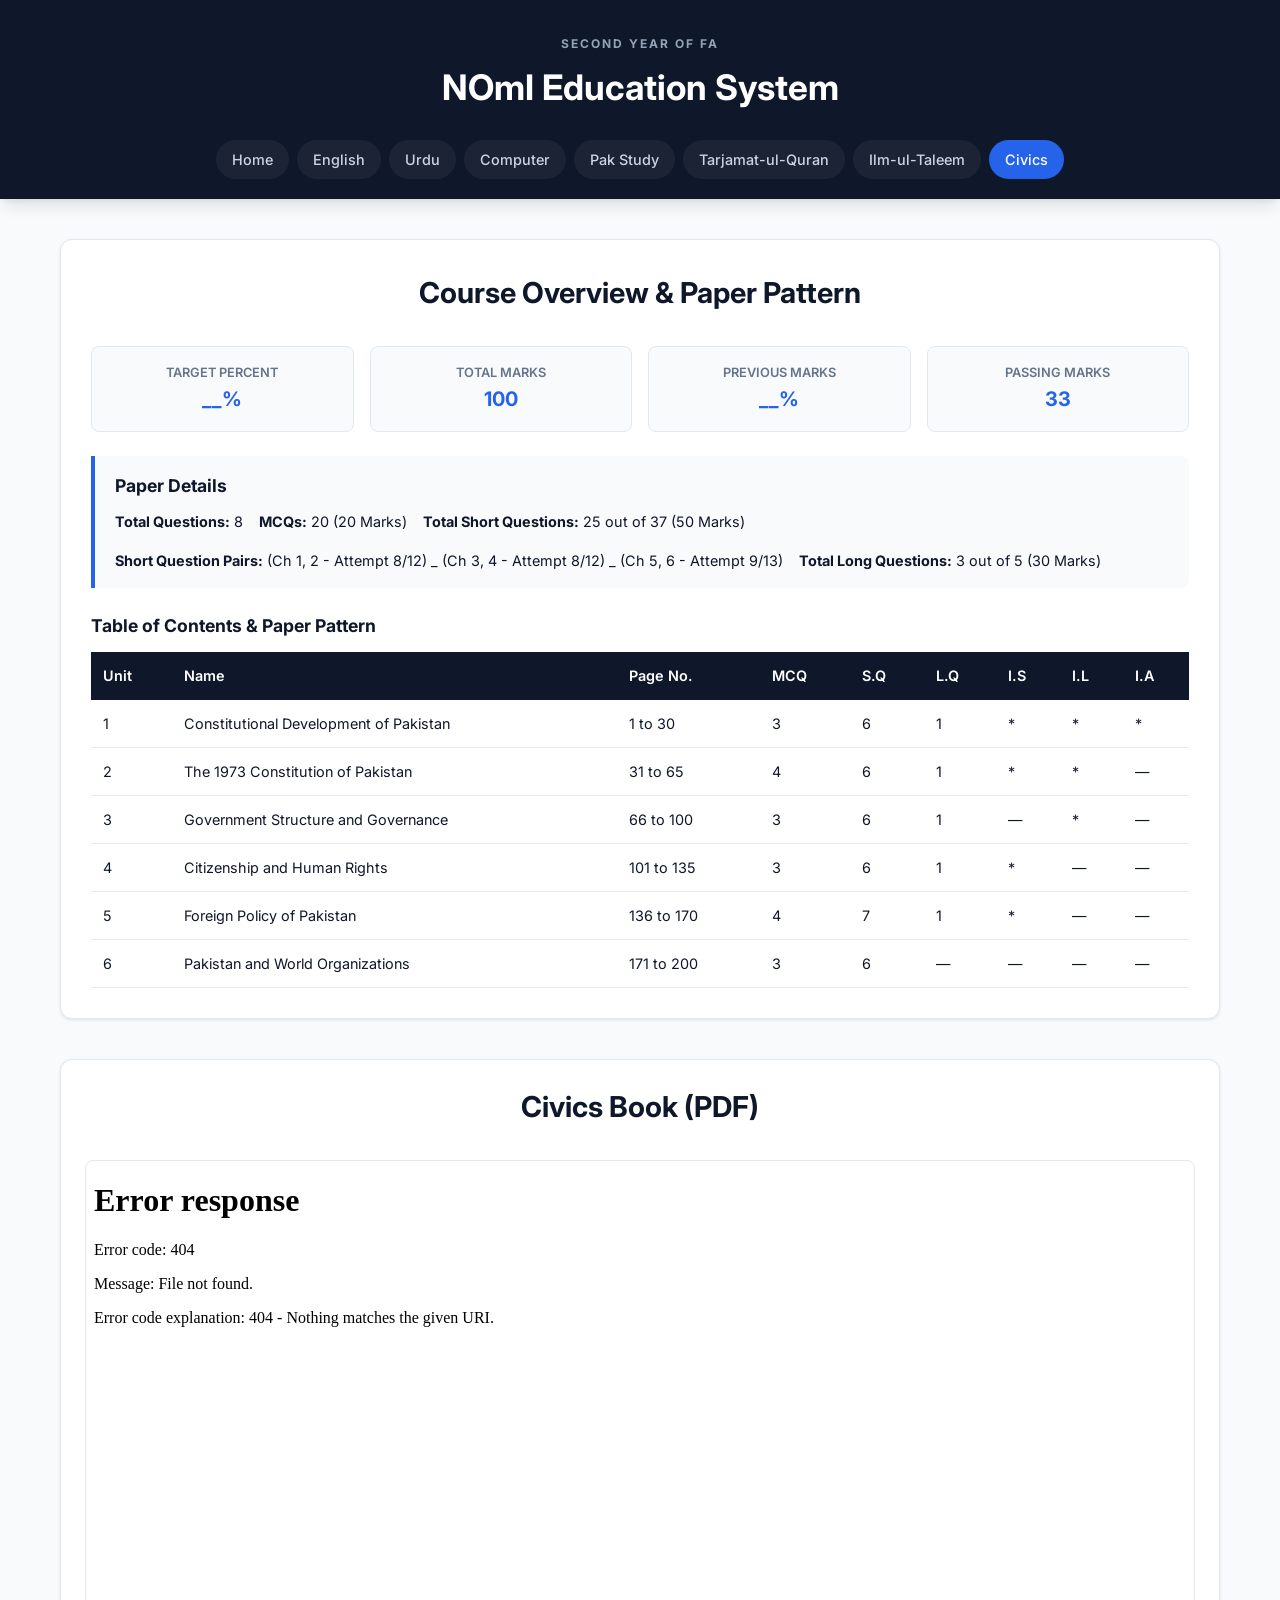
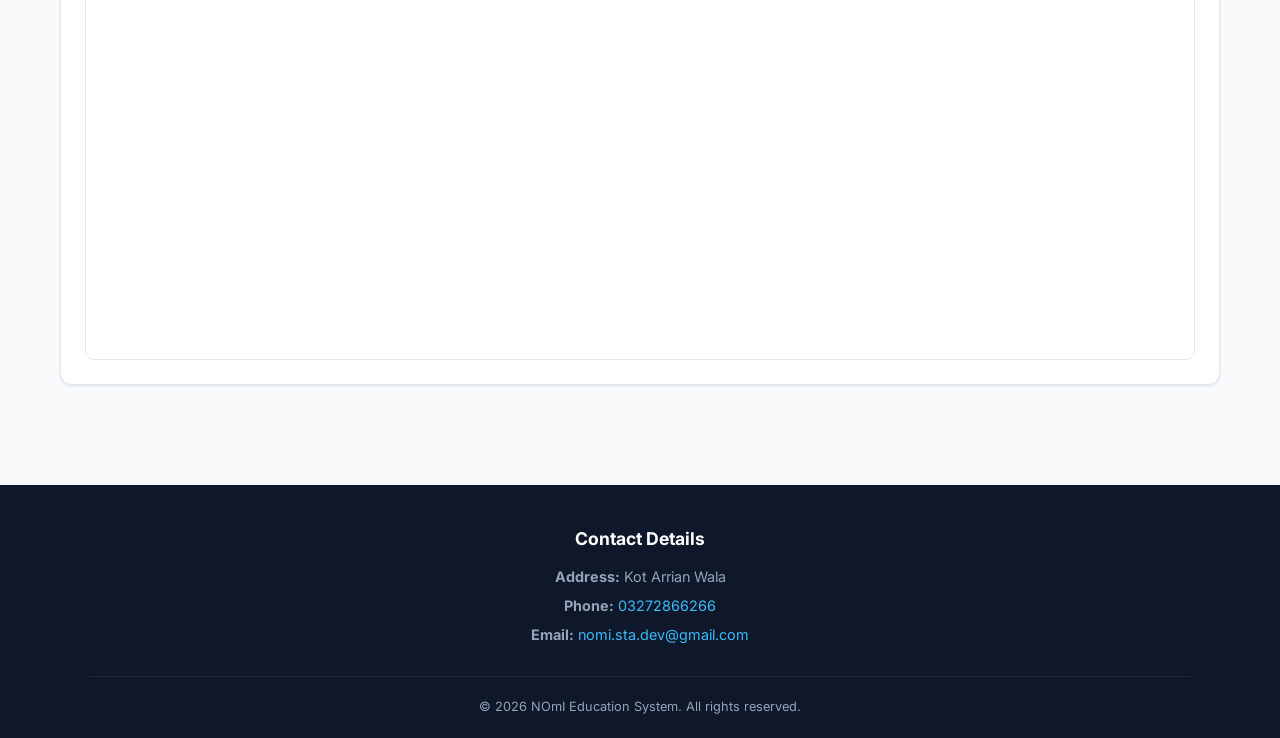
==== civics.html @ 15290ee9 "I have upload my code" ====
<!DOCTYPE html>
<html lang="en">
<head>
    <meta charset="UTF-8">
    <meta name="viewport" content="width=device-width, initial-scale=1.0">
    <title>Second Year of FA - Civics</title>

    <!-- Favicon Logo -->
    <link rel="icon" type="image/svg+xml" href="Media/logo.jpg">

    <link rel="stylesheet" href="style.css">
    <link rel="preconnect" href="https://fonts.googleapis.com">
    <link rel="preconnect" href="https://fonts.gstatic.com" crossorigin>
    <link href="https://fonts.googleapis.com/css2?family=Inter:wght@300;400;500;600;700&display=swap" rel="stylesheet">
</head>
<body>
    <!-- Header Section -->
    <header class="navbar-header">
        <div class="header-container">
            <span class="subtitle">Second Year of FA</span>
            <h1 class="main-title">NOmI Education System</h1>
            
            <nav class="nav-links">
                <a href="index.html">Home</a>
                <a href="english.html">English</a>
                <a href="urdu.html">Urdu</a>
                <a href="computer.html">Computer</a>
                <a href="pakstudy.html">Pak Study</a>
                <a href="tarquran.html">Tarjamat-ul-Quran</a>
                <a href="education.html">Ilm-ul-Taleem</a>
                <a href="civics.html" class="active">Civics</a>
            </nav>
        </div>
    </header>

    <!-- Main Content -->
    <main class="container">
        
        <!-- Syllabus & Paper Pattern Overview -->
        <section class="syllabus-card">
            <h2 class="section-title">Course Overview & Paper Pattern</h2>
            
            <!-- Quick Stats Grid -->
            <div class="stats-grid">
                <div class="stat-box">
                    <span class="stat-label">Target Percent</span>
                    <span class="stat-value">__%</span>
                </div>
                <div class="stat-box">
                    <span class="stat-label">Total Marks</span>
                    <span class="stat-value">100</span>
                </div>
                <div class="stat-box">
                    <span class="stat-label">Previous Marks</span>
                    <span class="stat-value">__%</span>
                </div>
                <div class="stat-box">
                    <span class="stat-label">Passing Marks</span>
                    <span class="stat-value">33</span>
                </div>
            </div>

            <!-- Paper Details -->
            <div class="paper-details">
                <h3>Paper Details</h3>
                <ul>
                    <li><strong>Total Questions:</strong> 8</li>
                    <li><strong>MCQs:</strong> 20 (20 Marks)</li>
                    <li><strong>Total Short Questions:</strong> 25 out of 37 (50 Marks)</li>
                    <li><strong>Short Question Pairs:</strong> (Ch 1, 2 - Attempt 8/12) _ (Ch 3, 4 - Attempt 8/12) _ (Ch 5, 6 - Attempt 9/13)</li>
                    <li><strong>Total Long Questions:</strong> 3 out of 5 (30 Marks)</li>
                </ul>
            </div>

            <!-- Table of Contents -->
            <div class="table-responsive">
                <h3>Table of Contents & Paper Pattern</h3>
                <table class="syllabus-table">
                    <thead>
                        <tr>
                            <th>Unit</th>
                            <th>Name</th>
                            <th>Page No.</th>
                            <th>MCQ</th>
                            <th>S.Q</th>
                            <th>L.Q</th>
                            <th>I.S</th>
                            <th>I.L</th>
                            <th>I.A</th>
                        </tr>
                    </thead>
                    <tbody>
                        <tr>
                            <td>1</td>
                            <td>Constitutional Development of Pakistan</td>
                            <td>1 to 30</td>
                            <td>3</td>
                            <td>6</td>
                            <td>1</td>
                            <td>*</td>
                            <td>*</td>
                            <td>*</td>
                        </tr>
                        <tr>
                            <td>2</td>
                            <td>The 1973 Constitution of Pakistan</td>
                            <td>31 to 65</td>
                            <td>4</td>
                            <td>6</td>
                            <td>1</td>
                            <td>*</td>
                            <td>*</td>
                            <td>—</td>
                        </tr>
                        <tr>
                            <td>3</td>
                            <td>Government Structure and Governance</td>
                            <td>66 to 100</td>
                            <td>3</td>
                            <td>6</td>
                            <td>1</td>
                            <td>—</td>
                            <td>*</td>
                            <td>—</td>
                        </tr>
                        <tr>
                            <td>4</td>
                            <td>Citizenship and Human Rights</td>
                            <td>101 to 135</td>
                            <td>3</td>
                            <td>6</td>
                            <td>1</td>
                            <td>*</td>
                            <td>—</td>
                            <td>—</td>
                        </tr>
                        <tr>
                            <td>5</td>
                            <td>Foreign Policy of Pakistan</td>
                            <td>136 to 170</td>
                            <td>4</td>
                            <td>7</td>
                            <td>1</td>
                            <td>*</td>
                            <td>—</td>
                            <td>—</td>
                        </tr>
                        <tr>
                            <td>6</td>
                            <td>Pakistan and World Organizations</td>
                            <td>171 to 200</td>
                            <td>3</td>
                            <td>6</td>
                            <td>—</td>
                            <td>—</td>
                            <td>—</td>
                            <td>—</td>
                        </tr>
                    </tbody>
                </table>
            </div>
        </section>

        <!-- PDF Viewer Section -->
        <section class="pdf-container-section">
            <h2 class="section-title">Civics Book (PDF)</h2>
            <div class="pdf-wrapper">
                <iframe src="Media/PDF/civics.pdf" title="Civics Book PDF"></iframe>
            </div>
        </section>

    </main>

    <!-- Footer Section -->
    <footer class="footer">
        <div class="footer-container">
            <div class="footer-info">
                <h4>Contact Details</h4>
                <p><strong>Address:</strong> Kot Arrian Wala</p>
                <p><strong>Phone:</strong> <a href="tel:03272866266">03272866266</a></p>
                <p><strong>Email:</strong> <a href="mailto:nomi.sta.dev@gmail.com">nomi.sta.dev@gmail.com</a></p>
            </div>
            <div class="footer-bottom">
                <p>&copy; 2026 NOmI Education System. All rights reserved.</p>
            </div>
        </div>
    </footer>
</body>
</html>
---- style.css ----
/* Core Reset & Variables */
* {
    margin: 0;
    padding: 0;
    box-sizing: border-box;
}

:root {
    --bg-primary: #0f172a;
    --bg-card: #ffffff;
    --bg-body: #f8fafc;
    --text-dark: #0f172a;
    --text-muted: #64748b;
    --accent: #2563eb;
    --accent-hover: #1d4ed8;
    --border-color: #e2e8f0;
    --shadow-sm: 0 1px 3px rgba(0,0,0,0.1);
    --shadow-md: 0 10px 15px -3px rgba(0,0,0,0.1), 0 4px 6px -2px rgba(0,0,0,0.05);
    --radius: 12px;
}

body {
    font-family: 'Inter', system-ui, -apple-system, BlinkMacSystemFont, sans-serif;
    background-color: var(--bg-body);
    color: var(--text-dark);
    line-height: 1.6;
    display: flex;
    flex-direction: column;
    min-height: 100vh;
}

/* Header & Navigation */
.navbar-header {
    background-color: var(--bg-primary);
    color: #ffffff;
    padding: 30px 20px 20px 20px;
    text-align: center;
    box-shadow: var(--shadow-md);
}

.header-container {
    max-width: 1100px;
    margin: 0 auto;
}

.subtitle {
    display: inline-block;
    font-size: 0.75rem;
    font-weight: 700;
    text-transform: uppercase;
    letter-spacing: 2px;
    color: #94a3b8;
    margin-bottom: 6px;
}

.main-title {
    font-size: 2.2rem;
    font-weight: 700;
    color: #ffffff;
    margin-bottom: 24px;
}

.nav-links {
    display: flex;
    flex-wrap: wrap;
    justify-content: center;
    gap: 8px;
}

.nav-links a {
    color: #cbd5e1;
    text-decoration: none;
    padding: 8px 16px;
    font-size: 0.9rem;
    font-weight: 500;
    border-radius: 20px;
    background-color: rgba(255, 255, 255, 0.05);
    transition: all 0.2s ease;
}

.nav-links a:hover {
    background-color: var(--accent);
    color: #ffffff;
    transform: translateY(-1px);
}

.nav-links a.active {
    background-color: var(--accent);
    color: #ffffff;
}

/* Main Layout */
.container {
    max-width: 1200px;
    margin: 40px auto;
    padding: 0 20px;
    flex: 1;
}

.section-title {
    text-align: center;
    font-size: 1.8rem;
    font-weight: 700;
    color: var(--text-dark);
    margin-bottom: 30px;
}

/* Grid System */
.card-grid {
    display: grid;
    grid-template-columns: repeat(3, 1fr);
    gap: 24px;
}

/* Card Styling */
.card {
    background-color: var(--bg-card);
    border: 1px solid var(--border-color);
    border-radius: var(--radius);
    overflow: hidden;
    box-shadow: var(--shadow-sm);
    transition: transform 0.3s ease, box-shadow 0.3s ease;
    display: flex;
    flex-direction: column;
}

.card:hover {
    transform: translateY(-5px);
    box-shadow: var(--shadow-md);
}

/* Card Image Wrapper */
.card-image-wrapper {
    position: relative;
    width: 100%;
    height: 360px;
    background-color: #0f172a;
    overflow: hidden;
}

.card-image-wrapper img {
    width: 100%;
    height: 100%;
    object-fit: cover;
    object-position: center 20%;
    display: block;
    transition: transform 0.3s ease;
}

.card:hover .card-image-wrapper img {
    transform: scale(1.03);
}

/* Placeholder Images */
.placeholder-img {
    display: flex;
    align-items: center;
    justify-content: center;
    background: linear-gradient(135deg, #1e293b 0%, #334155 100%);
}

.placeholder-icon {
    font-size: 3.5rem;
}

/* Badges */
.badge {
    position: absolute;
    top: 12px;
    right: 12px;
    background-color: rgba(15, 23, 42, 0.85);
    color: #ffffff;
    font-size: 0.75rem;
    font-weight: 600;
    padding: 4px 10px;
    border-radius: 12px;
    backdrop-filter: blur(4px);
    z-index: 2;
}

.badge.highlight {
    background-color: var(--accent);
}

/* Card Content */
.card-content {
    padding: 20px;
    display: flex;
    flex-direction: column;
    flex: 1;
}

.card-content h3 {
    font-size: 1.25rem;
    font-weight: 600;
    color: var(--text-dark);
    margin-bottom: 4px;
}

.card-content .institution {
    font-size: 0.85rem;
    font-weight: 600;
    color: var(--accent);
    margin-bottom: 12px;
}

.card-content .description {
    font-size: 0.9rem;
    color: var(--text-muted);
}

/* Buttons */
.btn-github {
    display: inline-block;
    margin-top: 15px;
    padding: 10px 18px;
    background-color: #24292e;
    color: #ffffff;
    font-size: 0.85rem;
    font-weight: 600;
    text-decoration: none;
    text-align: center;
    border-radius: 8px;
    box-shadow: 0 2px 4px rgba(0, 0, 0, 0.1);
    transition: background-color 0.2s ease, transform 0.2s ease, box-shadow 0.2s ease;
    align-self: flex-start;
}

.btn-github:hover {
    background-color: #0f172a;
    transform: translateY(-2px);
    box-shadow: 0 4px 8px rgba(0, 0, 0, 0.2);
}

/* Syllabus Card & Data Styling */
.syllabus-card {
    background-color: var(--bg-card);
    border: 1px solid var(--border-color);
    border-radius: var(--radius);
    padding: 30px;
    box-shadow: var(--shadow-sm);
    margin-bottom: 40px;
}

.stats-grid {
    display: grid;
    grid-template-columns: repeat(auto-fit, minmax(180px, 1fr));
    gap: 16px;
    margin-bottom: 24px;
}

.stat-box {
    background-color: var(--bg-body);
    border: 1px solid var(--border-color);
    border-radius: 8px;
    padding: 16px;
    text-align: center;
}

.stat-label {
    display: block;
    font-size: 0.8rem;
    color: var(--text-muted);
    font-weight: 600;
    text-transform: uppercase;
}

.stat-value {
    font-size: 1.25rem;
    font-weight: 700;
    color: var(--accent);
}

.paper-details {
    background-color: var(--bg-body);
    border-left: 4px solid var(--accent);
    padding: 16px 20px;
    border-radius: 0 8px 8px 0;
    margin-bottom: 24px;
}

.paper-details h3 {
    font-size: 1.1rem;
    margin-bottom: 10px;
    color: var(--text-dark);
}

.paper-details ul {
    list-style: none;
    display: flex;
    flex-wrap: wrap;
    gap: 16px;
}

.paper-details li {
    font-size: 0.9rem;
    color: var(--text-dark);
}

/* Table Styling */
.table-responsive {
    overflow-x: auto;
}

.table-responsive h3 {
    font-size: 1.1rem;
    margin-bottom: 12px;
    color: var(--text-dark);
}

.syllabus-table {
    width: 100%;
    border-collapse: collapse;
    font-size: 0.9rem;
    text-align: left;
}

.syllabus-table th {
    background-color: var(--bg-primary);
    color: #ffffff;
    padding: 12px;
    font-weight: 600;
}

.syllabus-table td {
    padding: 12px;
    border-bottom: 1px solid var(--border-color);
}

/* Table Row Highlights */
.syllabus-table tr.highlight-blue {
    background-color: rgba(37, 99, 235, 0.12);
}

.syllabus-table tr.highlight-purple {
    background-color: rgba(147, 51, 234, 0.12);
}

.syllabus-table tr.highlight-yellow {
    background-color: rgba(234, 179, 8, 0.15);
}

.syllabus-table tr.highlight-red {
    background-color: rgba(239, 68, 68, 0.12);
}

/* Table Row Hovers */
.syllabus-table tr:hover {
    background-color: rgba(37, 99, 235, 0.05);
}

.syllabus-table tr.highlight-blue:hover {
    background-color: rgba(37, 99, 235, 0.22);
}

.syllabus-table tr.highlight-purple:hover {
    background-color: rgba(147, 51, 234, 0.22);
}

.syllabus-table tr.highlight-yellow:hover {
    background-color: rgba(234, 179, 8, 0.25);
}

.syllabus-table tr.highlight-red:hover {
    background-color: rgba(239, 68, 68, 0.22);
}

/* PDF Viewer */
.pdf-container-section {
    background-color: var(--bg-card);
    border: 1px solid var(--border-color);
    border-radius: var(--radius);
    padding: 24px;
    box-shadow: var(--shadow-sm);
}

.pdf-wrapper {
    position: relative;
    width: 100%;
    height: 800px;
    border-radius: 8px;
    overflow: hidden;
    border: 1px solid var(--border-color);
}

.pdf-wrapper iframe {
    width: 100%;
    height: 100%;
    border: none;
}

/* Footer Styling */
.footer {
    background-color: var(--bg-primary);
    color: #94a3b8;
    padding: 40px 20px 20px 20px;
    margin-top: 60px;
}

.footer-container {
    max-width: 1100px;
    margin: 0 auto;
    text-align: center;
}

.footer-info h4 {
    color: #ffffff;
    font-size: 1.1rem;
    margin-bottom: 12px;
}

.footer-info p {
    font-size: 0.9rem;
    margin-bottom: 6px;
}

.footer-info a {
    color: #38bdf8;
    text-decoration: none;
}

.footer-info a:hover {
    text-decoration: underline;
}

.footer-bottom {
    margin-top: 30px;
    padding-top: 20px;
    border-top: 1px solid #1e293b;
    font-size: 0.8rem;
}

/* Media Queries */
@media (max-width: 992px) {
    .card-grid {
        grid-template-columns: repeat(2, 1fr);
    }
}

@media (max-width: 768px) {
    .main-title {
        font-size: 1.6rem;
    }

    .pdf-wrapper {
        height: 500px;
    }

    .syllabus-card {
        padding: 18px;
    }
}

@media (max-width: 600px) {
    .card-grid {
        grid-template-columns: 1fr;
    }
}
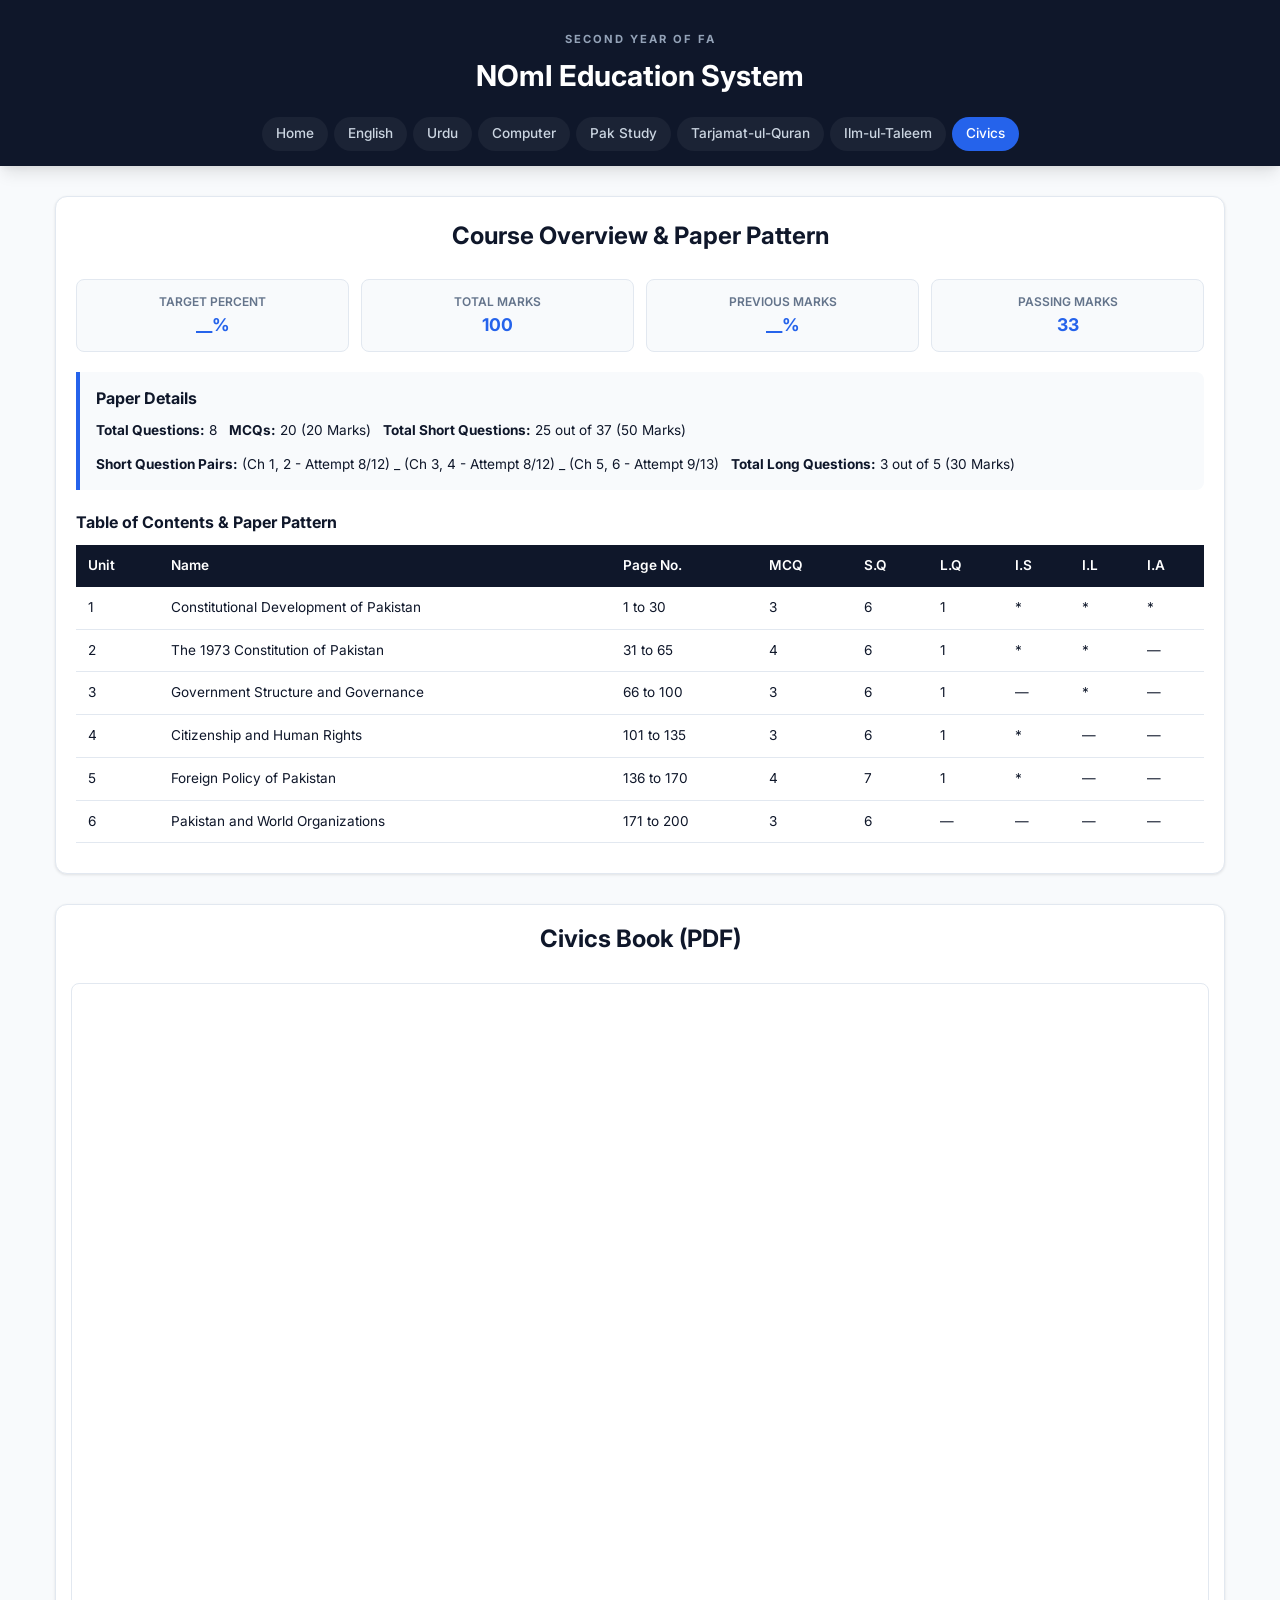
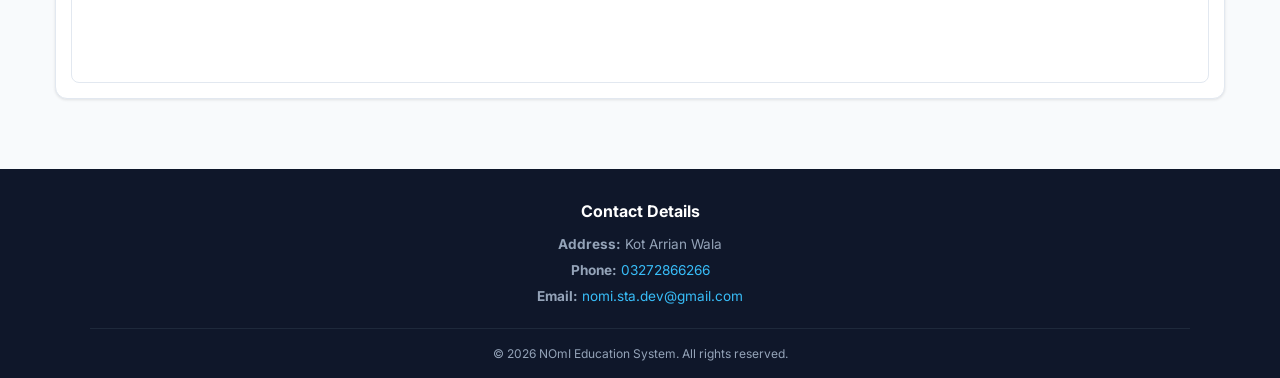
==== commit f9d62a77: "Change PDF source to Google Drive link Updated PDF viewer source to a Google Drive link." ====
--- a/civics.html
+++ b/civics.html
@@ -165,7 +165,7 @@
         <section class="pdf-container-section">
             <h2 class="section-title">Civics Book (PDF)</h2>
             <div class="pdf-wrapper">
-                <iframe src="Media/PDF/civics.pdf" title="Civics Book PDF"></iframe>
+                <iframe src="https://drive.google.com/file/d/1Jh8K-LZ-yj3UpSEtphmPcdUPCRP2-qKW/preview" title="Civics Book PDF"></iframe>
             </div>
         </section>
 
@@ -186,4 +186,4 @@
         </div>
     </footer>
 </body>
-</html>+</html>
--- a/style.css
+++ b/style.css
@@ -27,13 +27,14 @@
     display: flex;
     flex-direction: column;
     min-height: 100vh;
+    overflow-x: hidden;
 }
 
 /* Header & Navigation */
 .navbar-header {
     background-color: var(--bg-primary);
     color: #ffffff;
-    padding: 30px 20px 20px 20px;
+    padding: 25px 15px 15px 15px;
     text-align: center;
     box-shadow: var(--shadow-md);
 }
@@ -45,33 +46,33 @@
 
 .subtitle {
     display: inline-block;
-    font-size: 0.75rem;
+    font-size: 0.7rem;
     font-weight: 700;
     text-transform: uppercase;
     letter-spacing: 2px;
     color: #94a3b8;
-    margin-bottom: 6px;
+    margin-bottom: 4px;
 }
 
 .main-title {
-    font-size: 2.2rem;
+    font-size: 1.8rem;
     font-weight: 700;
     color: #ffffff;
-    margin-bottom: 24px;
+    margin-bottom: 18px;
 }
 
 .nav-links {
     display: flex;
     flex-wrap: wrap;
     justify-content: center;
-    gap: 8px;
+    gap: 6px;
 }
 
 .nav-links a {
     color: #cbd5e1;
     text-decoration: none;
-    padding: 8px 16px;
-    font-size: 0.9rem;
+    padding: 6px 14px;
+    font-size: 0.85rem;
     font-weight: 500;
     border-radius: 20px;
     background-color: rgba(255, 255, 255, 0.05);
@@ -92,24 +93,25 @@
 /* Main Layout */
 .container {
     max-width: 1200px;
-    margin: 40px auto;
-    padding: 0 20px;
+    margin: 30px auto;
+    padding: 0 15px;
     flex: 1;
+    width: 100%;
 }
 
 .section-title {
     text-align: center;
-    font-size: 1.8rem;
+    font-size: 1.5rem;
     font-weight: 700;
     color: var(--text-dark);
-    margin-bottom: 30px;
+    margin-bottom: 24px;
 }
 
 /* Grid System */
 .card-grid {
     display: grid;
     grid-template-columns: repeat(3, 1fr);
-    gap: 24px;
+    gap: 20px;
 }
 
 /* Card Styling */
@@ -133,7 +135,7 @@
 .card-image-wrapper {
     position: relative;
     width: 100%;
-    height: 360px;
+    height: 300px;
     background-color: #0f172a;
     overflow: hidden;
 }
@@ -160,7 +162,7 @@
 }
 
 .placeholder-icon {
-    font-size: 3.5rem;
+    font-size: 3rem;
 }
 
 /* Badges */
@@ -184,39 +186,39 @@
 
 /* Card Content */
 .card-content {
-    padding: 20px;
+    padding: 16px;
     display: flex;
     flex-direction: column;
     flex: 1;
 }
 
 .card-content h3 {
-    font-size: 1.25rem;
+    font-size: 1.15rem;
     font-weight: 600;
     color: var(--text-dark);
     margin-bottom: 4px;
 }
 
 .card-content .institution {
+    font-size: 0.8rem;
+    font-weight: 600;
+    color: var(--accent);
+    margin-bottom: 10px;
+}
+
+.card-content .description {
     font-size: 0.85rem;
-    font-weight: 600;
-    color: var(--accent);
-    margin-bottom: 12px;
-}
-
-.card-content .description {
-    font-size: 0.9rem;
     color: var(--text-muted);
 }
 
 /* Buttons */
 .btn-github {
     display: inline-block;
-    margin-top: 15px;
-    padding: 10px 18px;
+    margin-top: 12px;
+    padding: 8px 16px;
     background-color: #24292e;
     color: #ffffff;
-    font-size: 0.85rem;
+    font-size: 0.8rem;
     font-weight: 600;
     text-decoration: none;
     text-align: center;
@@ -237,36 +239,36 @@
     background-color: var(--bg-card);
     border: 1px solid var(--border-color);
     border-radius: var(--radius);
-    padding: 30px;
+    padding: 20px;
     box-shadow: var(--shadow-sm);
-    margin-bottom: 40px;
+    margin-bottom: 30px;
 }
 
 .stats-grid {
     display: grid;
-    grid-template-columns: repeat(auto-fit, minmax(180px, 1fr));
-    gap: 16px;
-    margin-bottom: 24px;
+    grid-template-columns: repeat(auto-fit, minmax(140px, 1fr));
+    gap: 12px;
+    margin-bottom: 20px;
 }
 
 .stat-box {
     background-color: var(--bg-body);
     border: 1px solid var(--border-color);
     border-radius: 8px;
-    padding: 16px;
+    padding: 12px;
     text-align: center;
 }
 
 .stat-label {
     display: block;
-    font-size: 0.8rem;
+    font-size: 0.75rem;
     color: var(--text-muted);
     font-weight: 600;
     text-transform: uppercase;
 }
 
 .stat-value {
-    font-size: 1.25rem;
+    font-size: 1.1rem;
     font-weight: 700;
     color: var(--accent);
 }
@@ -274,14 +276,14 @@
 .paper-details {
     background-color: var(--bg-body);
     border-left: 4px solid var(--accent);
-    padding: 16px 20px;
+    padding: 14px 16px;
     border-radius: 0 8px 8px 0;
-    margin-bottom: 24px;
+    margin-bottom: 20px;
 }
 
 .paper-details h3 {
-    font-size: 1.1rem;
-    margin-bottom: 10px;
+    font-size: 1rem;
+    margin-bottom: 8px;
     color: var(--text-dark);
 }
 
@@ -289,41 +291,45 @@
     list-style: none;
     display: flex;
     flex-wrap: wrap;
-    gap: 16px;
+    gap: 12px;
 }
 
 .paper-details li {
-    font-size: 0.9rem;
+    font-size: 0.85rem;
     color: var(--text-dark);
 }
 
 /* Table Styling */
 .table-responsive {
+    width: 100%;
     overflow-x: auto;
+    -webkit-overflow-scrolling: touch;
+    margin-bottom: 10px;
 }
 
 .table-responsive h3 {
-    font-size: 1.1rem;
-    margin-bottom: 12px;
+    font-size: 1rem;
+    margin-bottom: 10px;
     color: var(--text-dark);
 }
 
 .syllabus-table {
     width: 100%;
+    min-width: 600px;
     border-collapse: collapse;
-    font-size: 0.9rem;
+    font-size: 0.85rem;
     text-align: left;
 }
 
 .syllabus-table th {
     background-color: var(--bg-primary);
     color: #ffffff;
-    padding: 12px;
+    padding: 10px 12px;
     font-weight: 600;
 }
 
 .syllabus-table td {
-    padding: 12px;
+    padding: 10px 12px;
     border-bottom: 1px solid var(--border-color);
 }
 
@@ -370,14 +376,14 @@
     background-color: var(--bg-card);
     border: 1px solid var(--border-color);
     border-radius: var(--radius);
-    padding: 24px;
+    padding: 15px;
     box-shadow: var(--shadow-sm);
 }
 
 .pdf-wrapper {
     position: relative;
     width: 100%;
-    height: 800px;
+    height: 700px;
     border-radius: 8px;
     overflow: hidden;
     border: 1px solid var(--border-color);
@@ -393,8 +399,8 @@
 .footer {
     background-color: var(--bg-primary);
     color: #94a3b8;
-    padding: 40px 20px 20px 20px;
-    margin-top: 60px;
+    padding: 30px 15px 15px 15px;
+    margin-top: 40px;
 }
 
 .footer-container {
@@ -405,13 +411,13 @@
 
 .footer-info h4 {
     color: #ffffff;
-    font-size: 1.1rem;
-    margin-bottom: 12px;
+    font-size: 1rem;
+    margin-bottom: 10px;
 }
 
 .footer-info p {
-    font-size: 0.9rem;
-    margin-bottom: 6px;
+    font-size: 0.85rem;
+    margin-bottom: 4px;
 }
 
 .footer-info a {
@@ -424,14 +430,14 @@
 }
 
 .footer-bottom {
-    margin-top: 30px;
-    padding-top: 20px;
+    margin-top: 20px;
+    padding-top: 15px;
     border-top: 1px solid #1e293b;
-    font-size: 0.8rem;
-}
-
-/* Media Queries */
-@media (max-width: 992px) {
+    font-size: 0.75rem;
+}
+
+/* Responsive Media Queries */
+@media (max-width: 1024px) {
     .card-grid {
         grid-template-columns: repeat(2, 1fr);
     }
@@ -439,15 +445,15 @@
 
 @media (max-width: 768px) {
     .main-title {
-        font-size: 1.6rem;
+        font-size: 1.5rem;
     }
 
     .pdf-wrapper {
-        height: 500px;
+        height: 480px;
     }
 
     .syllabus-card {
-        padding: 18px;
+        padding: 15px;
     }
 }
 
@@ -455,4 +461,21 @@
     .card-grid {
         grid-template-columns: 1fr;
     }
-}+
+    .navbar-header {
+        padding: 20px 10px 10px 10px;
+    }
+
+    .main-title {
+        font-size: 1.3rem;
+    }
+
+    .nav-links a {
+        padding: 5px 10px;
+        font-size: 0.8rem;
+    }
+
+    .pdf-wrapper {
+        height: 400px;
+    }
+}
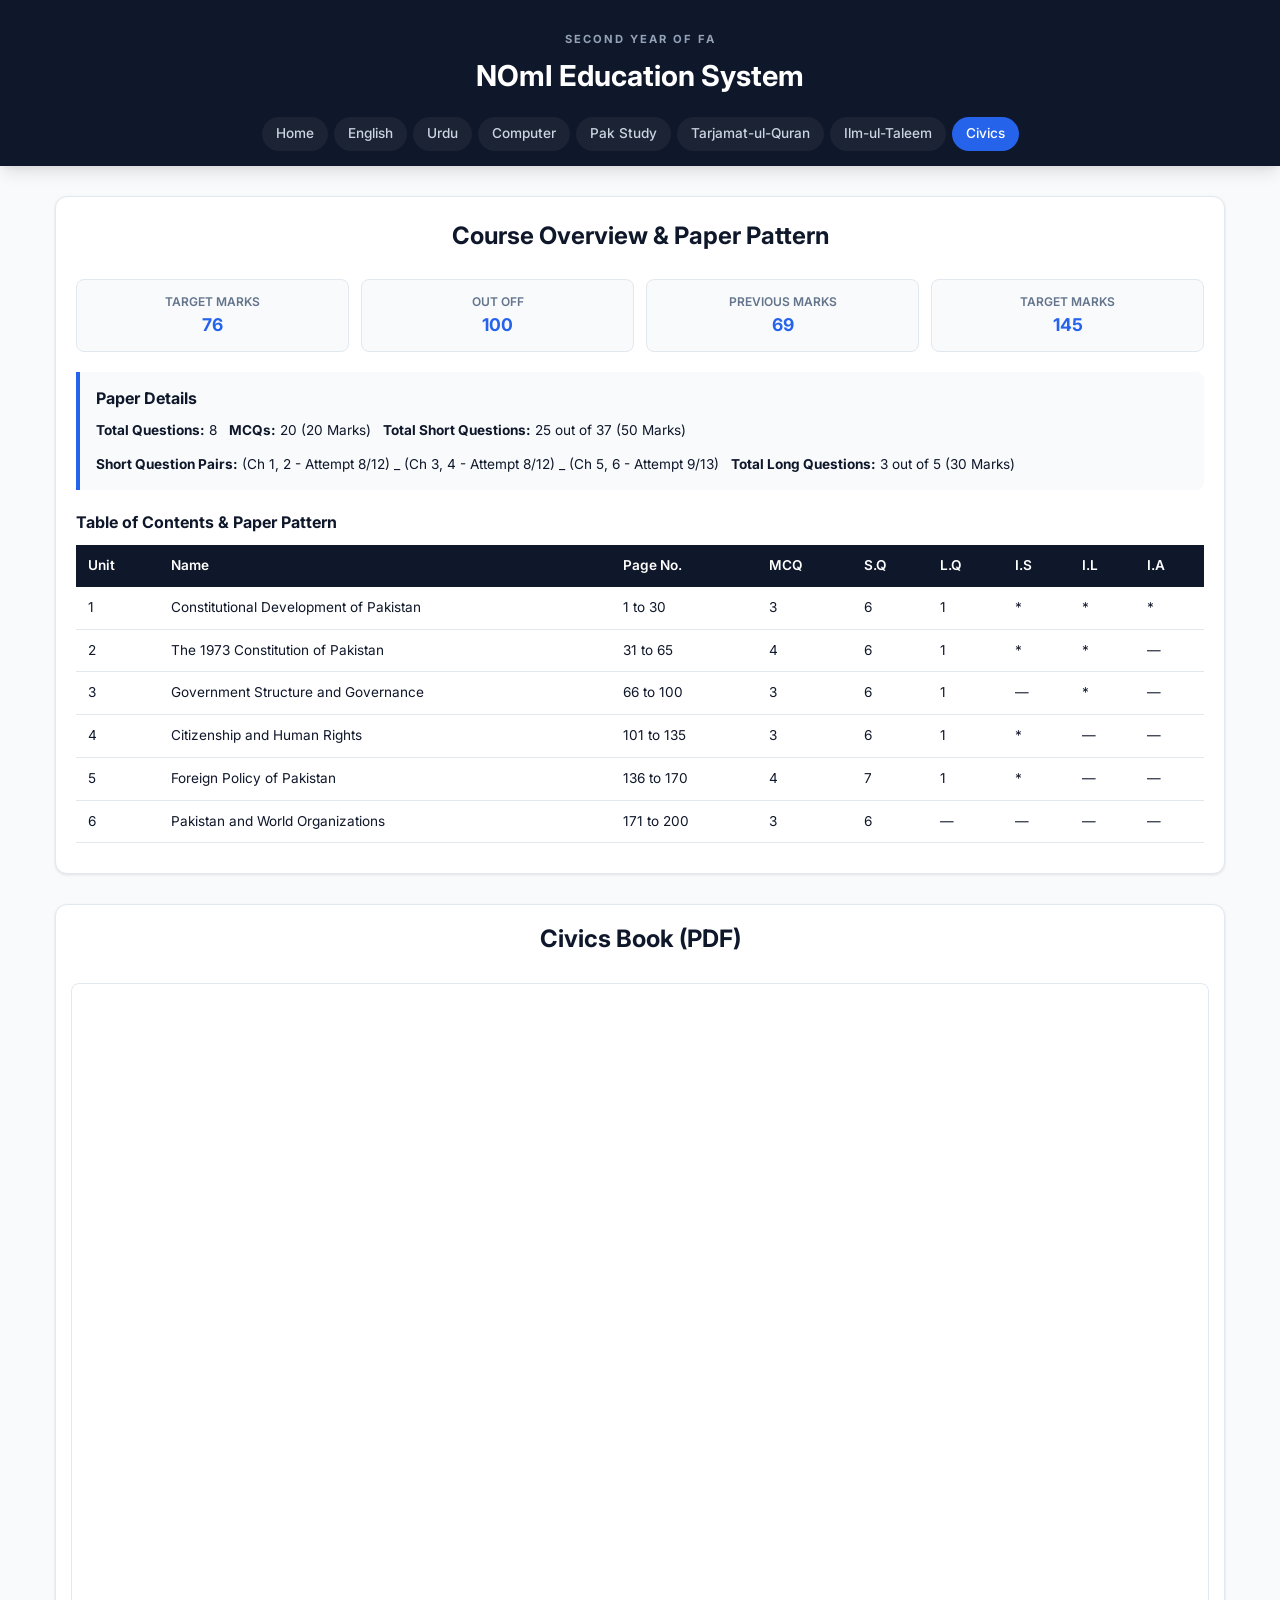
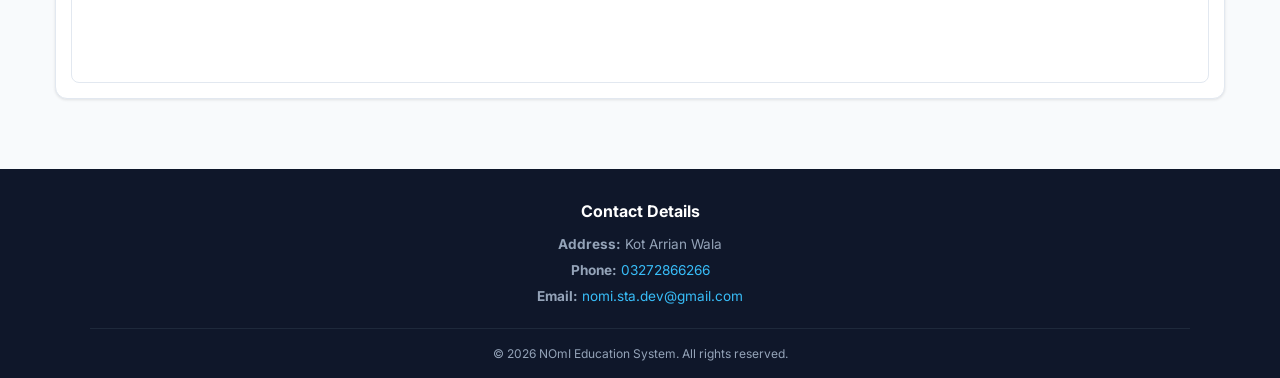
==== commit fa4b1cdd: "Modify civics syllabus marks details Updated target marks and previous marks in the syllabus overvie" ====
--- a/civics.html
+++ b/civics.html
@@ -43,20 +43,20 @@
             <!-- Quick Stats Grid -->
             <div class="stats-grid">
                 <div class="stat-box">
-                    <span class="stat-label">Target Percent</span>
-                    <span class="stat-value">__%</span>
+                    <span class="stat-label">Target Marks</span>
+                    <span class="stat-value">76</span>
                 </div>
                 <div class="stat-box">
-                    <span class="stat-label">Total Marks</span>
+                    <span class="stat-label">Out off</span>
                     <span class="stat-value">100</span>
                 </div>
                 <div class="stat-box">
                     <span class="stat-label">Previous Marks</span>
-                    <span class="stat-value">__%</span>
+                    <span class="stat-value">69</span>
                 </div>
                 <div class="stat-box">
-                    <span class="stat-label">Passing Marks</span>
-                    <span class="stat-value">33</span>
+                    <span class="stat-label">Target Marks</span>
+                    <span class="stat-value">145</span>
                 </div>
             </div>
 
